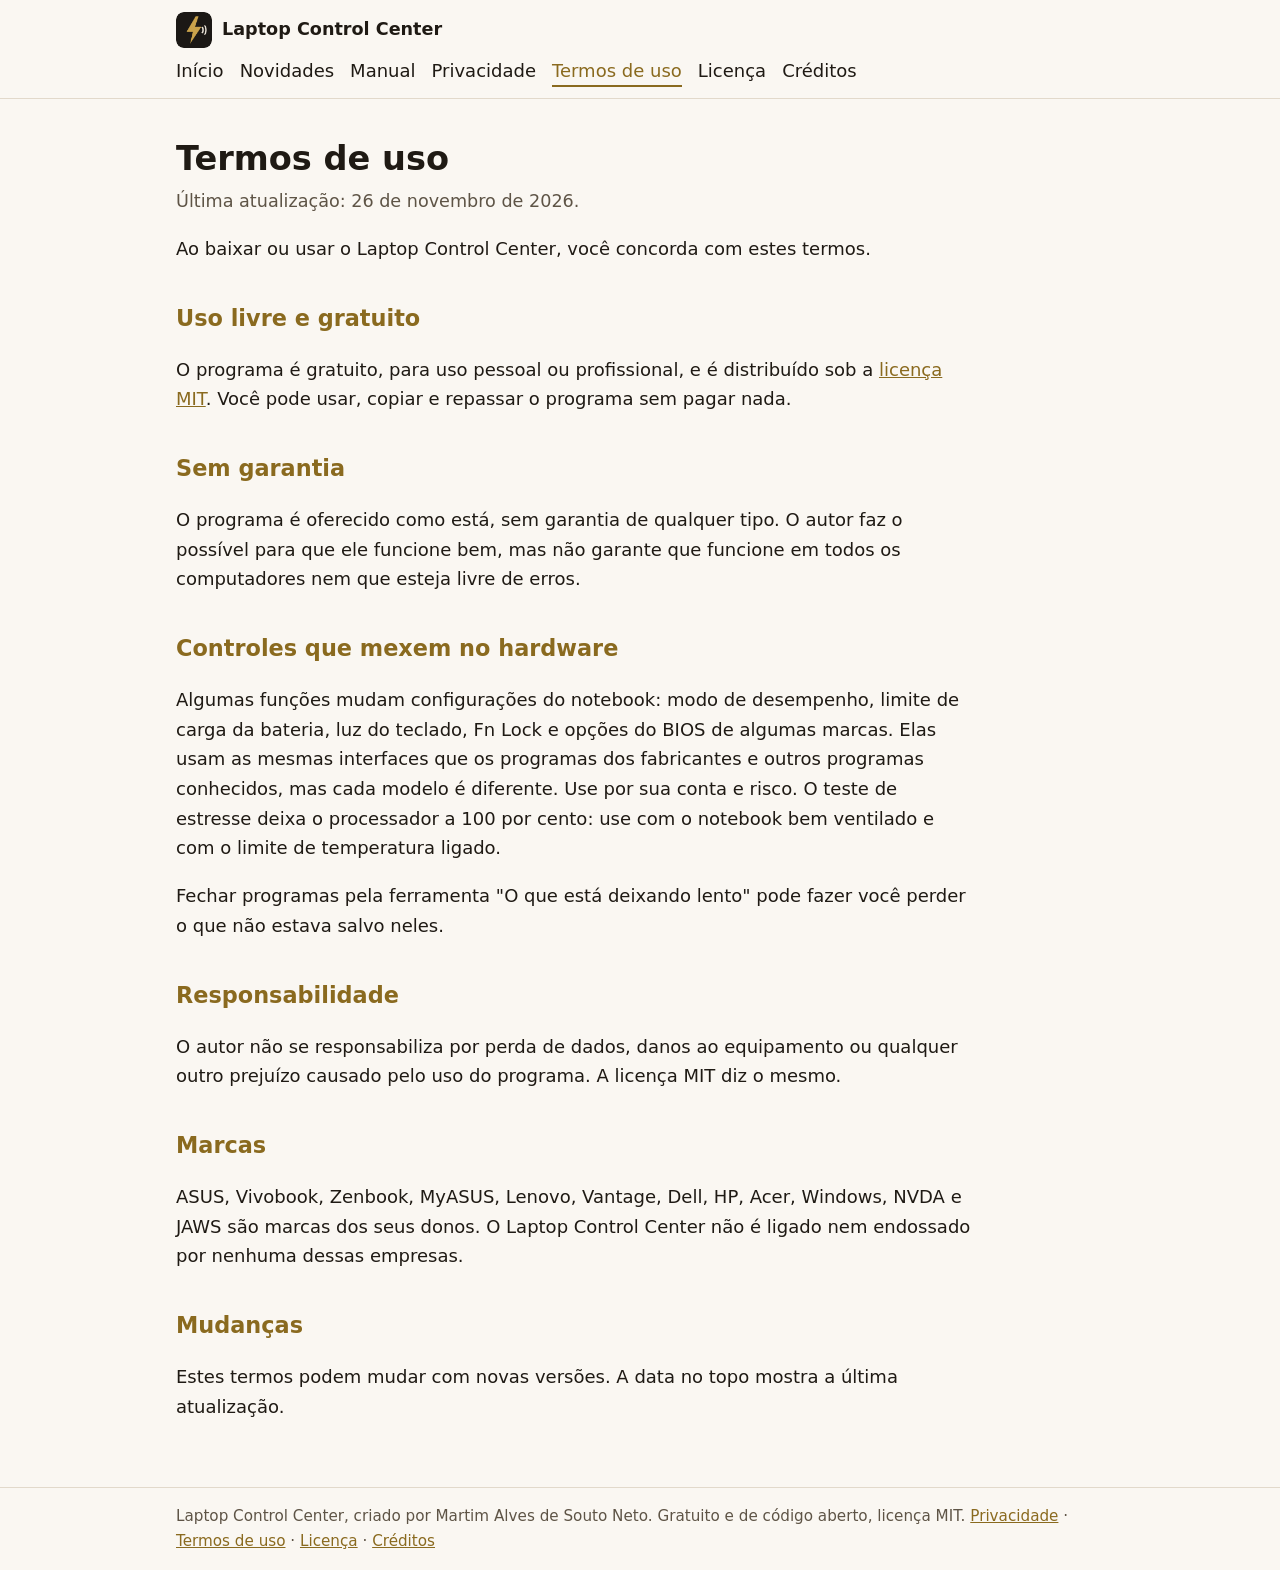
==== docs/termos.html @ 5bb95cf6 "Site do Laptop Control Center: início com download, novidades, manual, privacidade, termos, licença " ====
<!DOCTYPE html>
<html lang="pt-BR">
<head>
<meta charset="utf-8">
<meta name="viewport" content="width=device-width, initial-scale=1">
<title>Termos de uso - Laptop Control Center</title>
<meta name="description" content="Termos de uso do Laptop Control Center.">
<link rel="icon" href="icone.png">
<link rel="stylesheet" href="estilo.css">
</head>
<body>
<a class="pular" href="#conteudo">Pular para o conteúdo</a>
<header class="topo"><div class="topo-dentro">
<a class="marca" href="index.html"><img src="icone.png" alt="">Laptop Control Center</a>
<nav aria-label="Páginas do site"><ul><li><a href="index.html">Início</a></li><li><a href="novidades.html">Novidades</a></li><li><a href="manual/pt.html">Manual</a></li><li><a href="privacidade.html">Privacidade</a></li><li><a href="termos.html" aria-current="page">Termos de uso</a></li><li><a href="licenca.html">Licença</a></li><li><a href="creditos.html">Créditos</a></li></ul></nav>
</div></header>
<main id="conteudo" tabindex="-1">

<h1>Termos de uso</h1>
<p class="sub">Última atualização: 26 de novembro de 2026.</p>
<p>Ao baixar ou usar o Laptop Control Center, você concorda com estes termos.</p>

<h2>Uso livre e gratuito</h2>
<p>O programa é gratuito, para uso pessoal ou profissional, e é distribuído sob a <a href="licenca.html">licença MIT</a>. Você pode usar, copiar e repassar o programa sem pagar nada.</p>

<h2>Sem garantia</h2>
<p>O programa é oferecido como está, sem garantia de qualquer tipo. O autor faz o possível para que ele funcione bem, mas não garante que funcione em todos os computadores nem que esteja livre de erros.</p>

<h2>Controles que mexem no hardware</h2>
<p>Algumas funções mudam configurações do notebook: modo de desempenho, limite de carga da bateria, luz do teclado, Fn Lock e opções do BIOS de algumas marcas. Elas usam as mesmas interfaces que os programas dos fabricantes e outros programas conhecidos, mas cada modelo é diferente. Use por sua conta e risco. O teste de estresse deixa o processador a 100 por cento: use com o notebook bem ventilado e com o limite de temperatura ligado.</p>
<p>Fechar programas pela ferramenta "O que está deixando lento" pode fazer você perder o que não estava salvo neles.</p>

<h2>Responsabilidade</h2>
<p>O autor não se responsabiliza por perda de dados, danos ao equipamento ou qualquer outro prejuízo causado pelo uso do programa. A licença MIT diz o mesmo.</p>

<h2>Marcas</h2>
<p>ASUS, Vivobook, Zenbook, MyASUS, Lenovo, Vantage, Dell, HP, Acer, Windows, NVDA e JAWS são marcas dos seus donos. O Laptop Control Center não é ligado nem endossado por nenhuma dessas empresas.</p>

<h2>Mudanças</h2>
<p>Estes termos podem mudar com novas versões. A data no topo mostra a última atualização.</p>

</main>
<footer class="rodape"><div>Laptop Control Center, criado por Martim Alves de Souto Neto. Gratuito e de código aberto, licença MIT.
<a href="privacidade.html">Privacidade</a> · <a href="termos.html">Termos de uso</a> · <a href="licenca.html">Licença</a> · <a href="creditos.html">Créditos</a></div></footer>

</body>
</html>
---- docs/estilo.css ----
:root{--fundo:#1b1815;--cartao:#24201a;--linha:#423a2f;--texto:#ede6da;--fraco:#b3a690;--ouro:#c9a24b;--ouro-texto:#1b1815}
@media (prefers-color-scheme: light){:root{--fundo:#faf7f2;--cartao:#ffffff;--linha:#e2d9cb;--texto:#1f1a14;--fraco:#5e5446;--ouro:#8a6a1f;--ouro-texto:#ffffff}}
*{box-sizing:border-box}
html{scroll-behavior:smooth}
@media (prefers-reduced-motion: reduce){html{scroll-behavior:auto}}
body{margin:0;background:var(--fundo);color:var(--texto);font-family:"Segoe UI",system-ui,-apple-system,sans-serif;font-size:18px;line-height:1.65}
.pular{position:absolute;left:-9999px}.pular:focus{left:16px;top:16px;background:var(--ouro);color:var(--ouro-texto);padding:8px 12px;z-index:9;border-radius:6px}
.topo{border-bottom:1px solid var(--linha)}
.topo-dentro{max-width:960px;margin:0 auto;padding:12px 16px;display:flex;flex-wrap:wrap;gap:8px 20px;align-items:center;justify-content:space-between}
.marca{display:flex;align-items:center;gap:10px;color:var(--texto);text-decoration:none;font-weight:700;font-size:1.1rem}
.marca img{width:36px;height:36px;border-radius:8px}
nav ul{list-style:none;display:flex;flex-wrap:wrap;gap:4px 16px;margin:0;padding:0}
nav a{color:var(--texto);text-decoration:none;padding:4px 0;border-bottom:2px solid transparent}
nav a:hover{border-bottom-color:var(--linha)}
nav a[aria-current="page"]{border-bottom-color:var(--ouro);color:var(--ouro)}
main{max-width:960px;margin:0 auto;padding:24px 16px 48px}
h1{font-size:2.1rem;line-height:1.2;margin:16px 0 8px}
h2{font-size:1.4rem;margin:36px 0 10px;color:var(--ouro)}
h3{font-size:1.15rem;margin:22px 0 6px}
p,li{max-width:70ch}
a{color:var(--ouro)}
.sub{color:var(--fraco);font-size:1.1rem;margin-top:0}
.heroi{display:grid;grid-template-columns:1fr auto;gap:24px;align-items:center;margin:16px 0 8px}
.heroi img{width:160px;height:160px;border-radius:32px}
.botoes{display:flex;flex-wrap:wrap;gap:12px;margin:20px 0 6px}
.botao{display:inline-block;background:var(--ouro);color:var(--ouro-texto);text-decoration:none;font-weight:700;padding:14px 22px;border-radius:10px}
.botao.secundario{background:transparent;color:var(--ouro);border:2px solid var(--ouro)}
.botao:hover{filter:brightness(1.08)}
.info{color:var(--fraco);font-size:.95rem}
.grade{display:grid;grid-template-columns:repeat(auto-fit,minmax(260px,1fr));gap:14px;margin-top:12px}
.cartao{background:var(--cartao);border:1px solid var(--linha);border-radius:12px;padding:16px}
.cartao h3{margin-top:0}
.versao{background:var(--cartao);border:1px solid var(--linha);border-radius:12px;padding:16px;margin-bottom:16px}
.versao h2{margin-top:0}
.data{color:var(--fraco);margin-top:-4px}
.notas{white-space:pre-wrap}
table{border-collapse:collapse;width:100%}th,td{text-align:left;padding:8px;border-bottom:1px solid var(--linha);vertical-align:top}
pre{white-space:pre-wrap;background:var(--cartao);border:1px solid var(--linha);border-radius:10px;padding:16px;font-size:.95rem}
.rodape{border-top:1px solid var(--linha);color:var(--fraco);font-size:.95rem}
.rodape div{max-width:960px;margin:0 auto;padding:16px}
:focus-visible{outline:3px solid var(--ouro);outline-offset:2px}
@media (max-width:640px){.heroi{grid-template-columns:1fr}.heroi img{width:110px;height:110px}h1{font-size:1.7rem}}
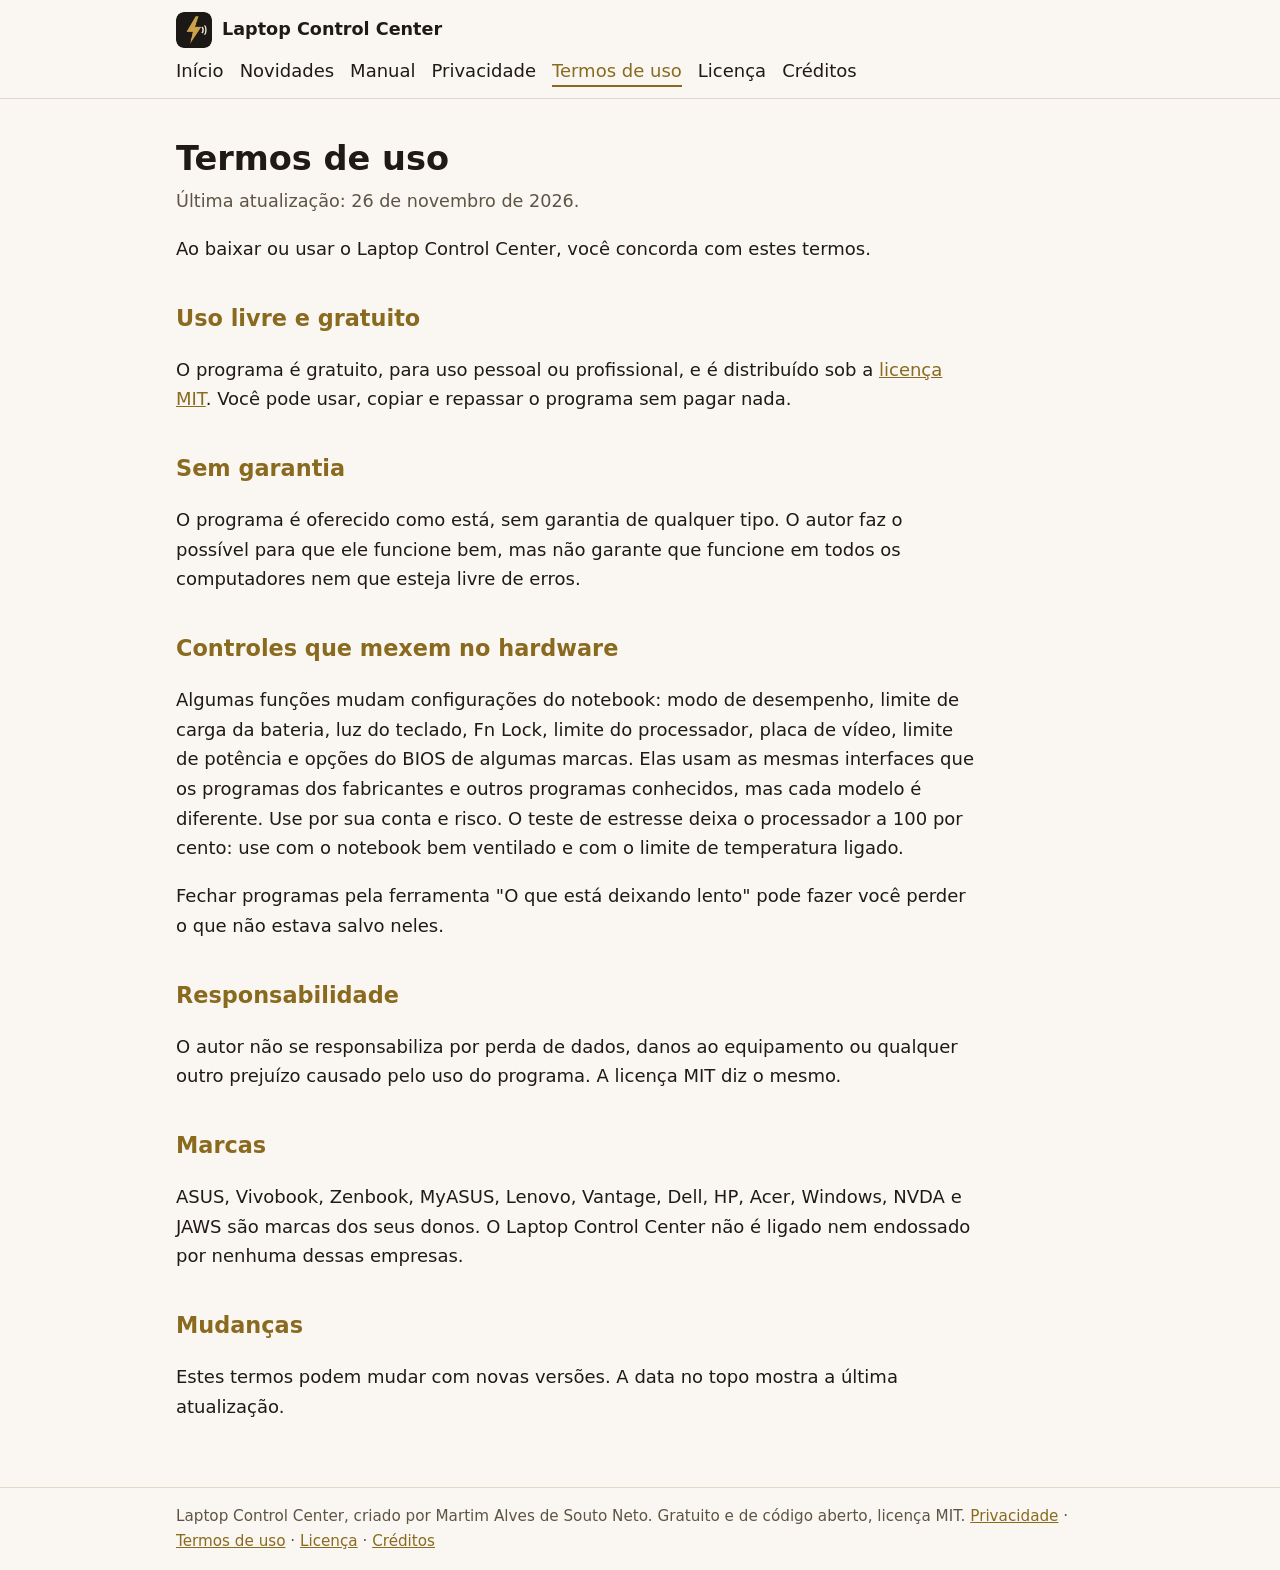
==== commit dfdcba52: "Site: versão 1.4.0 (manual, abas Avançado e Atualizações)" ====
--- a/docs/termos.html
+++ b/docs/termos.html
@@ -27,7 +27,7 @@
 <p>O programa é oferecido como está, sem garantia de qualquer tipo. O autor faz o possível para que ele funcione bem, mas não garante que funcione em todos os computadores nem que esteja livre de erros.</p>
 
 <h2>Controles que mexem no hardware</h2>
-<p>Algumas funções mudam configurações do notebook: modo de desempenho, limite de carga da bateria, luz do teclado, Fn Lock e opções do BIOS de algumas marcas. Elas usam as mesmas interfaces que os programas dos fabricantes e outros programas conhecidos, mas cada modelo é diferente. Use por sua conta e risco. O teste de estresse deixa o processador a 100 por cento: use com o notebook bem ventilado e com o limite de temperatura ligado.</p>
+<p>Algumas funções mudam configurações do notebook: modo de desempenho, limite de carga da bateria, luz do teclado, Fn Lock, limite do processador, placa de vídeo, limite de potência e opções do BIOS de algumas marcas. Elas usam as mesmas interfaces que os programas dos fabricantes e outros programas conhecidos, mas cada modelo é diferente. Use por sua conta e risco. O teste de estresse deixa o processador a 100 por cento: use com o notebook bem ventilado e com o limite de temperatura ligado.</p>
 <p>Fechar programas pela ferramenta "O que está deixando lento" pode fazer você perder o que não estava salvo neles.</p>
 
 <h2>Responsabilidade</h2>
